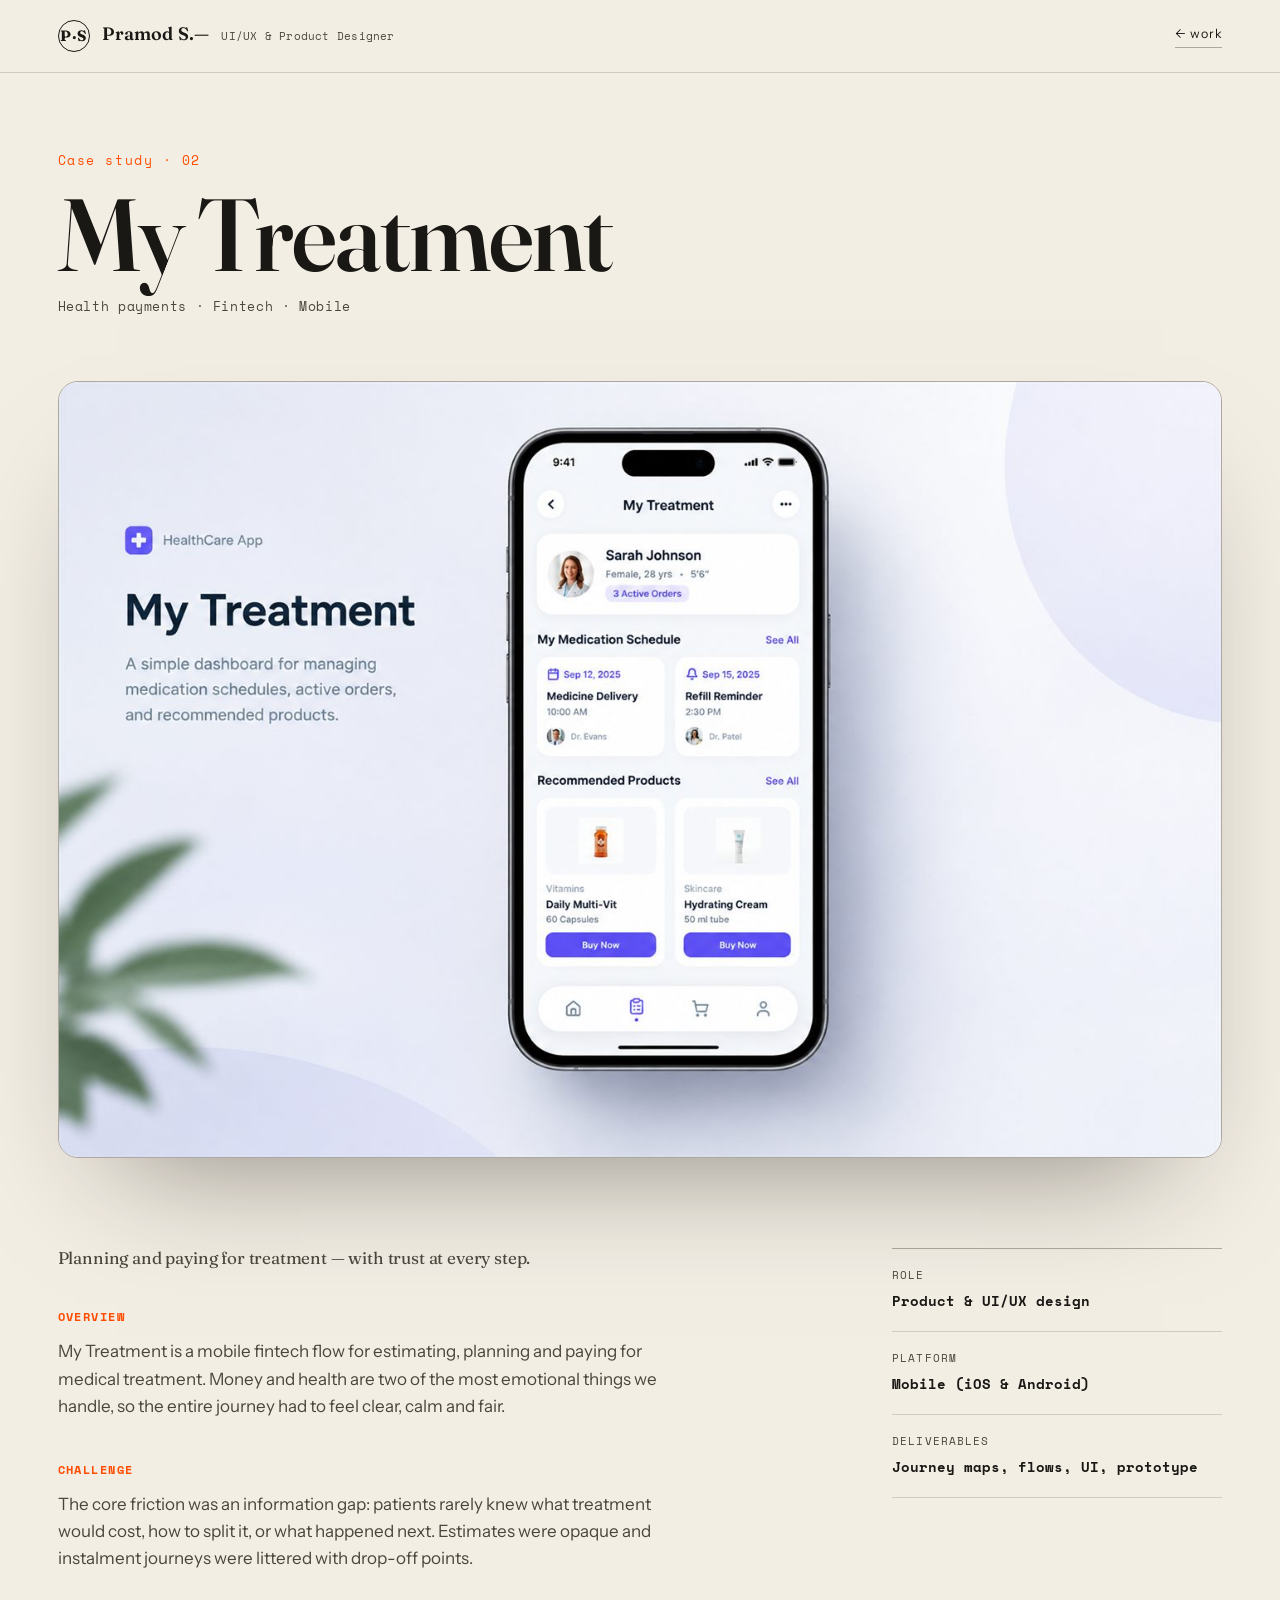
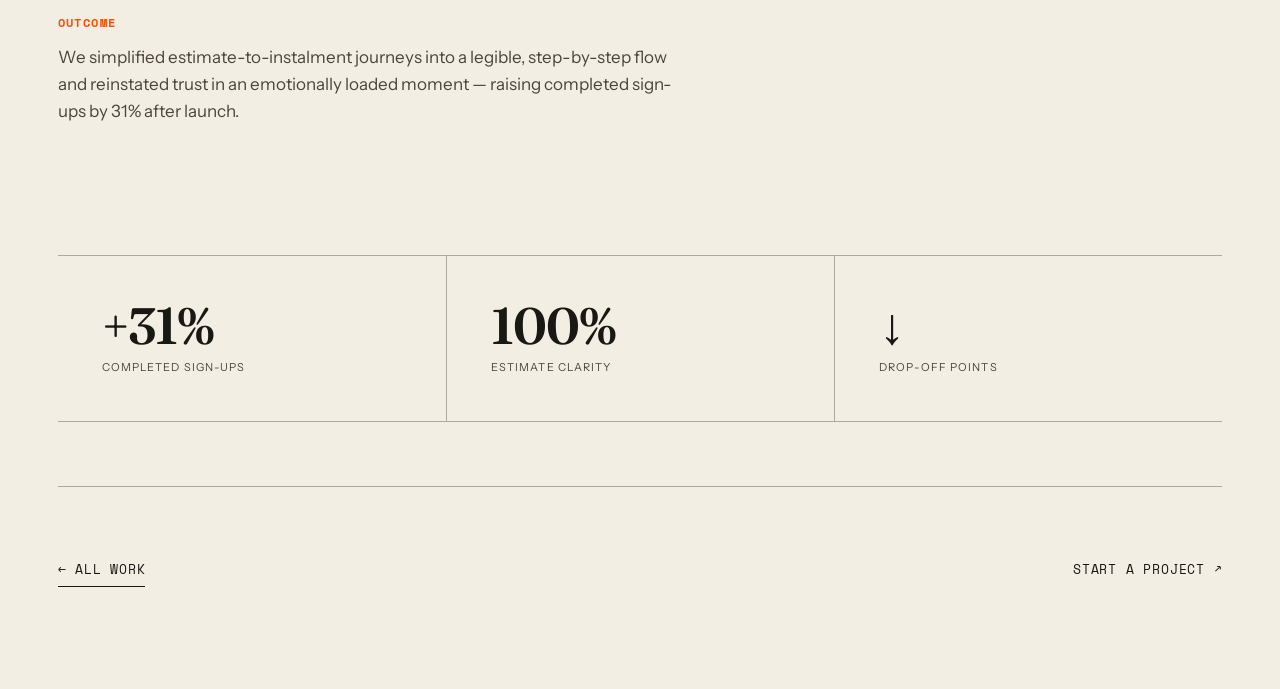
==== case-my-treatment.html @ 07499e80 "Initial commit" ====
<!DOCTYPE html>
<html lang="en">
<head>
<meta charset="UTF-8" />
<meta name="viewport" content="width=device-width, initial-scale=1.0" />
<title>My Treatment — Case Study · Pramod S.</title>
<meta name="description" content="My Treatment — health payments fintech. A UI/UX case study by Pramod S." />
<link rel="preconnect" href="https://fonts.googleapis.com" />
<link rel="preconnect" href="https://fonts.gstatic.com" crossorigin />
<link href="https://fonts.googleapis.com/css2?family=Fraunces:ital,opsz,wght@0,9..144,300..900;1,9..144,300..900&family=Instrument+Sans:wght@400;500;600;700&family=Space+Mono:wght@400;700&display=swap" rel="stylesheet" />
<link rel="stylesheet" href="styles.css" />
</head>
<body>

<header class="casenav">
  <a class="nav__brand" href="index.html">
    <span class="nav__brand-mark">P·S</span>
    <span class="nav__brand-name">Pramod S.—</span>
    <span class="nav__brand-role">UI/UX &amp; Product Designer</span>
  </a>
  <a class="casenav__back" href="index.html#work">← Work</a>
</header>

<main class="casepg">
  <header class="casepg__head">
    <span class="casepg__index mono">Case study · 02</span>
    <h1 class="casepg__title">My Treatment</h1>
    <p class="casepg__tags mono">Health payments · Fintech · Mobile</p>
  </header>

  <figure class="casepg__hero">
    <img src="assets/work/my-treatment.jpg" alt="My Treatment — health payments flow" />
  </figure>

  <div class="casepg__grid">
    <div class="casepg__body">
      <p class="casepg__lede">Planning and paying for treatment — with trust at every step.</p>
      <h2>Overview</h2>
      <p>My Treatment is a mobile fintech flow for estimating, planning and paying for medical treatment. Money and health are two of the most emotional things we handle, so the entire journey had to feel clear, calm and fair.</p>
      <h2>Challenge</h2>
      <p>The core friction was an information gap: patients rarely knew what treatment would cost, how to split it, or what happened next. Estimates were opaque and instalment journeys were littered with drop-off points.</p>
      <h2>Outcome</h2>
      <p>We simplified estimate-to-instalment journeys into a legible, step-by-step flow and reinstated trust in an emotionally loaded moment — raising completed sign-ups by 31% after launch.</p>
    </div>
    <aside class="casepg__meta mono">
      <div><span>Role</span><b>Product &amp; UI/UX design</b></div>
      <div><span>Platform</span><b>Mobile (iOS &amp; Android)</b></div>
      <div><span>Deliverables</span><b>Journey maps, flows, UI, prototype</b></div>
    </aside>
  </div>

  <section class="casepg__stats">
    <div><b>+31%</b><span>Completed sign-ups</span></div>
    <div><b>100%</b><span>Estimate clarity</span></div>
    <div><b>↓</b><span>Drop-off points</span></div>
  </section>

  <footer class="casepg__foot">
    <a class="casepg__next" href="index.html#work">← All work</a>
    <a class="casepg__next casepg__next--right" href="index.html#contact">Start a project ↗</a>
  </footer>
</main>

</body>
</html>
---- styles.css ----
/* ============================================================
   Pramod S — Portfolio
   Editorial · cream / ink / vermilion
   ============================================================ */

:root {
  --paper: #f3eee4;
  --paper-2: #e9e2d1;
  --ink: #191814;
  --ink-2: #4a463c;
  --accent: #ff4d00;
  --line: rgba(25, 24, 20, 0.16);
  --line-strong: rgba(25, 24, 20, 0.32);
  --wrap: 1440px;
  --gutter: clamp(20px, 4.5vw, 72px);
  --serif: "Fraunces", "Georgia", serif;
  --sans: "Instrument Sans", system-ui, sans-serif;
  --mono: "Space Mono", ui-monospace, monospace;
}

* { margin: 0; padding: 0; box-sizing: border-box; }

html {
  scroll-behavior: smooth;
  scroll-padding-top: 84px;
}

body {
  background: var(--paper);
  color: var(--ink);
  font-family: var(--sans);
  font-size: 17px;
  line-height: 1.6;
  overflow-x: hidden;
  -webkit-font-smoothing: antialiased;
}

::selection { background: var(--accent); color: var(--paper); }

a { color: inherit; text-decoration: none; }
button { font: inherit; color: inherit; background: none; border: 0; cursor: pointer; }
ul { list-style: none; }
em { font-family: var(--serif); font-style: italic; }

.mono { font-family: var(--mono); font-weight: 400; }

.section {
  max-width: var(--wrap);
  margin: 0 auto;
  padding: clamp(90px, 12vw, 170px) var(--gutter) 0;
}

/* ---- grain + cursor + progress ---- */
.grain {
  position: fixed;
  inset: 0;
  z-index: 60;
  pointer-events: none;
  opacity: 0.05;
  background-image: url("data:image/svg+xml,%3Csvg xmlns='http://www.w3.org/2000/svg' width='140' height='140'%3E%3Cfilter id='n'%3E%3CfeTurbulence type='fractalNoise' baseFrequency='0.85' numOctaves='2' stitchTiles='stitch'/%3E%3C/filter%3E%3Crect width='100%25' height='100%25' filter='url(%23n)'/%3E%3C/svg%3E");
}

.progress {
  position: fixed;
  top: 0; left: 0;
  height: 3px;
  width: 0%;
  background: var(--accent);
  z-index: 80;
}

.cursor { display: none; }

@media (pointer: fine) {
  .cursor {
    display: block;
    position: fixed;
    top: 0; left: 0;
    z-index: 90;
    pointer-events: none;
    mix-blend-mode: difference;
  }
  .cursor span {
    position: fixed;
    top: 0; left: 0;
    border-radius: 50%;
    transform: translate(-50%, -50%);
  }
  .cursor span:first-child {
    width: 8px; height: 8px;
    background: var(--accent);
    transition: transform 0.15s ease-out;
  }
  .cursor span:last-child {
    width: 38px; height: 38px;
    border: 1.5px solid var(--accent);
    transition: transform 0.3s cubic-bezier(.2,.8,.2,1);
  }
  .cursor.is-hover span:first-child { transform: translate(-50%,-50%) scale(2.2); }
  .cursor.is-hover span:last-child { transform: translate(-50%,-50%) scale(1.6); }
}

/* ---- nav ---- */
.nav {
  position: fixed;
  top: 0; left: 0; right: 0;
  z-index: 70;
  display: flex;
  align-items: center;
  justify-content: space-between;
  gap: 24px;
  padding: 20px var(--gutter);
  background: rgba(243, 238, 228, 0.86);
  backdrop-filter: blur(10px);
  border-bottom: 1px solid var(--line);
  transition: transform 0.45s cubic-bezier(.2,.8,.2,1);
}

.nav__brand { display: flex; align-items: baseline; gap: 12px; }
.nav__brand-mark {
  font-family: var(--serif);
  font-weight: 700;
  font-size: 15px;
  letter-spacing: 0.05em;
  border: 1.5px solid var(--ink);
  border-radius: 50%;
  width: 32px; height: 32px;
  display: grid; place-items: center;
  align-self: center;
}
.nav__brand-name { font-family: var(--serif); font-weight: 600; font-size: 18px; letter-spacing: 0.01em; }
.nav__brand-role { font-family: var(--mono); font-size: 11px; color: var(--ink-2); letter-spacing: 0.02em; }

.nav__links { display: flex; align-items: center; gap: clamp(18px, 3vw, 40px); }
.nav__links a {
  font-family: var(--mono);
  font-size: 12.5px;
  letter-spacing: 0.04em;
  text-transform: lowercase;
  position: relative;
  padding-bottom: 3px;
}
.nav__links a:not(.nav__cta)::after {
  content: "";
  position: absolute;
  left: 0; bottom: 0;
  height: 1px; width: 100%;
  background: var(--ink);
  transform: scaleX(0);
  transform-origin: right;
  transition: transform 0.35s cubic-bezier(.2,.8,.2,1);
}
.nav__links a:not(.nav__cta):hover::after {
  transform: scaleX(1);
  transform-origin: left;
}
.nav__cta {
  border: 1.5px solid var(--ink);
  border-radius: 100px;
  padding: 9px 20px;
  transition: background 0.3s, color 0.3s;
}
.nav__cta span { display: inline-block; transition: transform 0.3s; }
.nav__cta:hover { background: var(--ink); color: var(--paper); }
.nav__cta:hover span { transform: translate(3px,-3px); }

/* ---- hero ---- */
.hero {
  min-height: 100svh;
  display: flex;
  flex-direction: column;
  justify-content: flex-end;
  padding: 150px var(--gutter) 0;
  position: relative;
}

.hero__eyebrow {
  position: absolute;
  top: 96px;
  left: var(--gutter);
  right: var(--gutter);
  display: flex;
  justify-content: space-between;
  align-items: center;
  gap: 20px;
  font-size: 12px;
  color: var(--ink-2);
}
.hero__avail { display: inline-flex; align-items: center; gap: 9px; font-family: var(--mono); }
.pulse {
  width: 9px; height: 9px;
  border-radius: 50%;
  background: var(--accent);
  display: inline-block;
  animation: pulse 1.8s infinite;
}
@keyframes pulse {
  0% { box-shadow: 0 0 0 0 rgba(255,77,0,.55); }
  70% { box-shadow: 0 0 0 12px rgba(255,77,0,0); }
  100% { box-shadow: 0 0 0 0 rgba(255,77,0,0); }
}

.hero__title {
  font-family: var(--serif);
  font-weight: 560;
  font-size: clamp(56px, 11.5vw, 156px);
  line-height: 0.94;
  letter-spacing: -0.025em;
  margin: 28px 0 44px;
}
.hero__title .line { display: block; }
.hero__title .line-2 em {
  color: var(--accent);
  font-style: italic;
  font-weight: 420;
}
.hero__title .line-2 { text-indent: 0.08em; }

.hero__bottom {
  display: flex;
  justify-content: space-between;
  align-items: flex-end;
  gap: 40px;
  flex-wrap: wrap;
  padding-bottom: clamp(64px, 9vh, 120px);
}
.hero__intro {
  max-width: 480px;
  font-size: 17.5px;
  color: var(--ink-2);
}
.hero__intro strong { color: var(--ink); font-weight: 600; }
.hero__meta { display: flex; align-items: center; gap: 28px; }

.hero__orb { position: relative; width: 108px; height: 108px; }
.hero__orbit { position: absolute; inset: 0; width: 100%; height: 100%; animation: spin 16s linear infinite; }
.hero__orbit text {
  font-family: var(--mono);
  font-size: 10.5px;
  letter-spacing: 0.12em;
  fill: var(--ink-2);
  text-transform: uppercase;
}
@keyframes spin { to { transform: rotate(360deg); } }
.hero__orb-core {
  position: absolute;
  inset: 0;
  display: grid;
  place-items: center;
  font-size: 22px;
}
.hero__scroll { font-size: 12px; color: var(--ink-2); letter-spacing: 0.05em; }
.hero__scroll:hover { color: var(--accent); }

/* ---- marquee ---- */
.marquee {
  border-top: 1px solid var(--line-strong);
  border-bottom: 1px solid var(--line-strong);
  overflow: hidden;
  padding: 18px 0;
  background: transparent;
}
.marquee__row {
  display: flex;
  align-items: center;
  gap: 44px;
  white-space: nowrap;
  width: max-content;
  animation: marquee 32s linear infinite;
  will-change: transform;
}
.marquee__row span {
  font-family: var(--serif);
  font-style: italic;
  font-size: clamp(20px, 2.6vw, 32px);
  font-weight: 480;
}
.marquee__row i { font-style: normal; color: var(--accent); font-size: 14px; }
@keyframes marquee { to { transform: translateX(-50%); } }

/* ---- section head ---- */
.section__head {
  display: flex;
  align-items: center;
  gap: 22px;
  margin-bottom: clamp(48px, 7vw, 96px);
  font-size: 12.5px;
  letter-spacing: 0.06em;
  color: var(--ink-2);
}
.section__rule { flex: 1; height: 1px; background: var(--line-strong); }
.section__note { margin-left: auto; }

/* ---- about ---- */
.about__statement {
  font-family: var(--serif);
  font-size: clamp(34px, 5.4vw, 72px);
  line-height: 1.06;
  letter-spacing: -0.015em;
  max-width: 17ch;
  margin-bottom: clamp(56px, 8vw, 110px);
}
.about__statement em {
  color: var(--accent);
  font-weight: 420;
}

.about__grid {
  display: grid;
  grid-template-columns: 1.2fr 1fr;
  gap: clamp(32px, 6vw, 90px);
  align-items: end;
  border-top: 1px solid var(--line-strong);
  padding-top: clamp(36px, 5vw, 64px);
}
.about__body { max-width: 560px; color: var(--ink-2); font-size: 17px; }

.about__stats {
  display: grid;
  grid-template-columns: 1fr 1fr;
  gap: 36px 30px;
}
.about__stats li { display: flex; flex-direction: column; gap: 6px; }
.about__stats span { font-family: var(--serif); font-weight: 600; font-size: 44px; line-height: 1; letter-spacing: -0.02em; }
.about__stats label { font-size: 11.5px; letter-spacing: 0.09em; text-transform: uppercase; color: var(--ink-2); }

/* ---- work / case studies ---- */
.case {
  display: block;
  border-top: 1px solid var(--line-strong);
  padding: clamp(44px, 6vw, 84px) 0;
  position: relative;
}
.case:last-of-type { border-bottom: 1px solid var(--line-strong); }

.case__index {
  font-size: 13px;
  color: var(--accent);
  margin-bottom: 22px;
}
.case__meta { display: flex; align-items: baseline; gap: 26px; flex-wrap: wrap; margin-bottom: clamp(32px, 4vw, 56px); }
.case__title {
  font-family: var(--serif);
  font-weight: 560;
  font-size: clamp(40px, 6vw, 76px);
  line-height: 1;
  letter-spacing: -0.02em;
}
.case__tags { font-size: 12px; color: var(--ink-2); letter-spacing: 0.05em; }

.case__body {
  display: grid;
  grid-template-columns: minmax(0, 5fr) minmax(0, 7fr);
  gap: clamp(24px, 5vw, 72px);
  align-items: center;
}
.case--alt .case__body { grid-template-columns: minmax(0, 7fr) minmax(0, 5fr); }
.case--alt .case__visual { order: 0; }
.case--alt .case__text { order: 1; }

.case__text { display: flex; flex-direction: column; gap: 26px; max-width: 480px; }
.case__text p { color: var(--ink-2); font-size: 16.5px; }
.case__link {
  font-family: var(--mono);
  font-size: 12.5px;
  letter-spacing: 0.06em;
  text-transform: uppercase;
  display: inline-flex;
  align-items: center;
  gap: 10px;
  width: fit-content;
  padding-bottom: 6px;
  border-bottom: 1.5px solid var(--ink);
  transition: color 0.3s, border-color 0.3s;
}
.case__link b { color: var(--accent); font-weight: 400; transition: transform 0.3s; }
.case:hover .case__link b { transform: translate(4px,-4px); }

.case__visual { position: relative; }

.case__visual--img { margin: 0 auto; }
.case__visual--img img {
  display: block;
  width: 100%;
  height: auto;
  border-radius: 18px;
  border: 1px solid var(--line-strong);
  box-shadow: 0 40px 80px -40px rgba(25,24,20,.42);
  transition: transform 0.6s cubic-bezier(.2,.8,.2,1);
  background: var(--paper-2);
}
.case:hover .case__visual--img img { transform: translateY(-8px) rotate(-0.6deg); }
.case--alt:hover .case__visual--img img { transform: translateY(-8px) rotate(0.6deg); }

.work__more {
  font-size: 12px;
  color: var(--ink-2);
  text-align: right;
  padding-top: 28px;
  letter-spacing: 0.05em;
}

/* ---- services ---- */
.services__list {
  display: grid;
  grid-template-columns: 1fr 1fr;
  border-top: 1px solid var(--line-strong);
}
.service {
  padding: clamp(32px, 4vw, 56px);
  border-bottom: 1px solid var(--line-strong);
  position: relative;
  transition: background 0.35s;
}
.service:nth-child(odd) { border-right: 1px solid var(--line-strong); }
.service:hover { background: var(--ink); color: var(--paper); }
.service__num { font-size: 12px; color: var(--accent); letter-spacing: 0.08em; }
.service h3 {
  font-family: var(--serif);
  font-weight: 560;
  font-size: clamp(26px, 3.2vw, 40px);
  line-height: 1.05;
  margin: 10px 0 12px;
  letter-spacing: -0.01em;
}
.service p { font-size: 15px; opacity: 0.72; transition: opacity 0.35s; }
.service:hover p { opacity: 0.85; }

/* ---- contact ---- */
.contact {
  margin-top: clamp(120px, 16vw, 220px);
  background: var(--ink);
  color: var(--paper);
  position: relative;
  overflow: hidden;
}
.contact::before {
  content: "";
  position: absolute;
  width: 560px; height: 560px;
  border-radius: 50%;
  background: radial-gradient(circle, rgba(255,77,0,.32), transparent 68%);
  top: -180px; right: -140px;
  pointer-events: none;
}
.contact__inner {
  max-width: var(--wrap);
  margin: 0 auto;
  padding: clamp(100px, 13vw, 180px) var(--gutter) clamp(60px, 8vw, 110px);
}
.contact__eyebrow { font-size: 12.5px; letter-spacing: 0.1em; color: rgba(243,238,228,.6); margin-bottom: 32px; }
.contact__title {
  font-family: var(--serif);
  font-weight: 540;
  font-size: clamp(44px, 7.5vw, 100px);
  line-height: 1.02;
  letter-spacing: -0.02em;
  margin-bottom: clamp(48px, 7vw, 90px);
}
.contact__title em { color: var(--accent); font-weight: 420; }
.contact__mail {
  display: inline-flex;
  align-items: center;
  gap: 20px;
  font-family: var(--mono);
  font-size: clamp(22px, 4vw, 44px);
  border-bottom: 2px solid rgba(243,238,228,.35);
  padding-bottom: 16px;
  transition: border-color 0.35s, color 0.35s;
}
.contact__mail:hover { border-color: var(--accent); color: var(--accent); }
.contact__mail span { font-size: 0.6em; }
.contact__row {
  display: flex;
  justify-content: space-between;
  align-items: center;
  flex-wrap: wrap;
  gap: 18px;
  margin-top: clamp(48px, 7vw, 90px);
  font-size: 12px;
  color: rgba(243,238,228,.65);
}
.contact__links { display: flex; gap: 26px; }
.contact__links a { border-bottom: 1px solid rgba(243,238,228,.35); padding-bottom: 3px; transition: color 0.3s, border-color 0.3s; }
.contact__links a:hover { color: var(--accent); border-color: var(--accent); }

.footer {
  border-top: 1px solid rgba(243,238,228,.14);
  display: flex;
  justify-content: space-between;
  align-items: center;
  flex-wrap: wrap;
  gap: 14px;
  max-width: var(--wrap);
  margin: 0 auto;
  padding: 26px var(--gutter);
  font-size: 11.5px;
  color: rgba(243,238,228,.55);
  letter-spacing: 0.05em;
}
.footer__top:hover { color: var(--accent); }

/* ---- reveal animation ---- */
.reveal {
  opacity: 0;
  transform: translateY(34px);
  transition: opacity 0.9s ease, transform 0.9s cubic-bezier(.16,.8,.3,1);
}
.reveal.in { opacity: 1; transform: none; }

@media (prefers-reduced-motion: reduce) {
  * { animation: none !important; transition: none !important; }
  .reveal { opacity: 1; transform: none; }
}

/* ---- responsive ---- */
@media (max-width: 940px) {
  .nav__brand-role { display: none; }
  .hero__eyebrow { flex-direction: column; align-items: flex-start; gap: 10px; }
  .case__body,
  .case--alt .case__body { grid-template-columns: 1fr; }
  .case--alt .case__text { order: 0; }
  .case__text { max-width: none; }
  .about__grid { grid-template-columns: 1fr; }
  .services__list { grid-template-columns: 1fr; }
  .contact__row { align-items: flex-start; flex-direction: column; }
}

@media (max-width: 640px) {
  body { font-size: 16px; }
  .nav__links { gap: 14px; }
  .nav__links a:not(.nav__cta) { display: none; }
  .hero__bottom { flex-direction: column; align-items: flex-start; }
  .hero__meta { align-self: flex-end; }
  .about__stats { grid-template-columns: 1fr 1fr; }
}

/* ---- case study pages ---- */
.casenav {
  position: fixed;
  top: 0; left: 0; right: 0;
  z-index: 70;
  display: flex;
  align-items: center;
  justify-content: space-between;
  gap: 20px;
  padding: 20px var(--gutter);
  background: rgba(243, 238, 228, 0.86);
  backdrop-filter: blur(10px);
  border-bottom: 1px solid var(--line);
}
.casenav__back {
  font-size: 12.5px;
  letter-spacing: 0.06em;
  text-transform: lowercase;
  display: inline-flex;
  align-items: center;
  gap: 8px;
  border-bottom: 1px solid var(--line-strong);
  padding-bottom: 3px;
  transition: color 0.3s, border-color 0.3s;
}
.casenav__back:hover { color: var(--accent); border-color: var(--accent); }

.casepg {
  max-width: var(--wrap);
  margin: 0 auto;
  padding: 150px var(--gutter) 0;
}
.casepg__head {
  display: flex;
  flex-direction: column;
  gap: 14px;
  margin-bottom: clamp(36px, 6vw, 64px);
}
.casepg__index { font-size: 13px; color: var(--accent); letter-spacing: 0.12em; }
.casepg__title {
  font-family: var(--serif);
  font-weight: 560;
  font-size: clamp(48px, 8vw, 110px);
  line-height: 0.96;
  letter-spacing: -0.02em;
}
.casepg__tags { font-size: 12.5px; color: var(--ink-2); letter-spacing: 0.05em; }
.casepg__hero { margin: 0 0 clamp(48px, 7vw, 90px); }
.casepg__hero img {
  display: block;
  width: 100%;
  height: auto;
  border-radius: 20px;
  border: 1px solid var(--line-strong);
  box-shadow: 0 60px 120px -60px rgba(25, 24, 20, 0.5);
}

.casepg__grid {
  display: grid;
  grid-template-columns: minmax(0, 7fr) minmax(0, 3fr);
  gap: clamp(24px, 5vw, 72px);
  align-items: start;
}
.casepg__lede {
  font-family: var(--serif);
  font-size: clamp(24px, 3.4vw, 38px);
  line-height: 1.15;
  letter-spacing: -0.01em;
  margin-bottom: clamp(32px, 4vw, 48px);
  max-width: 26ch;
}
.casepg__body h2 {
  font-family: var(--mono);
  font-size: 12px;
  letter-spacing: 0.12em;
  text-transform: uppercase;
  color: var(--accent);
  margin: 0 0 12px;
}
.casepg__body > p { color: var(--ink-2); font-size: 17px; margin-bottom: clamp(28px, 3.5vw, 40px); max-width: 640px; }

.casepg__meta { border-top: 1px solid var(--line-strong); }
.casepg__meta > div { padding: 18px 0; border-bottom: 1px solid var(--line); display: flex; flex-direction: column; gap: 6px; }
.casepg__meta span { font-size: 11px; letter-spacing: 0.1em; text-transform: uppercase; color: var(--ink-2); }
.casepg__meta b { font-size: 14px; font-weight: 600; }

.casepg__stats {
  display: grid;
  grid-template-columns: repeat(3, 1fr);
  border-top: 1px solid var(--line-strong);
  border-bottom: 1px solid var(--line-strong);
  margin-top: clamp(56px, 7vw, 96px);
}
.casepg__stats > div { padding: clamp(28px, 4vw, 44px); }
.casepg__stats > div + div { border-left: 1px solid var(--line-strong); }
.casepg__stats b {
  font-family: var(--serif);
  font-weight: 600;
  font-size: clamp(30px, 4vw, 52px);
  line-height: 1;
  display: block;
  letter-spacing: -0.02em;
}
.casepg__stats span { font-size: 11px; letter-spacing: 0.1em; text-transform: uppercase; color: var(--ink-2); display: block; margin-top: 8px; }

.casepg__foot {
  display: flex;
  justify-content: space-between;
  align-items: center;
  flex-wrap: wrap;
  gap: 20px;
  padding: clamp(48px, 6vw, 72px) 0 clamp(60px, 8vw, 110px);
  margin-top: clamp(40px, 5vw, 64px);
  border-top: 1px solid var(--line-strong);
}
.casepg__next {
  font-family: var(--mono);
  font-size: 13px;
  letter-spacing: 0.06em;
  text-transform: uppercase;
  display: inline-flex;
  align-items: center;
  gap: 10px;
  padding-bottom: 6px;
  border-bottom: 1.5px solid var(--ink);
  transition: color 0.3s, border-color 0.3s;
}
.casepg__next:hover { color: var(--accent); border-color: var(--accent); }
.casepg__next--right { border-bottom: 0; }

@media (max-width: 940px) {
  .casepg__grid { grid-template-columns: 1fr; }
}
@media (max-width: 640px) {
  .casepg__stats { grid-template-columns: 1fr; }
  .casepg__stats > div + div { border-left: 0; }
}
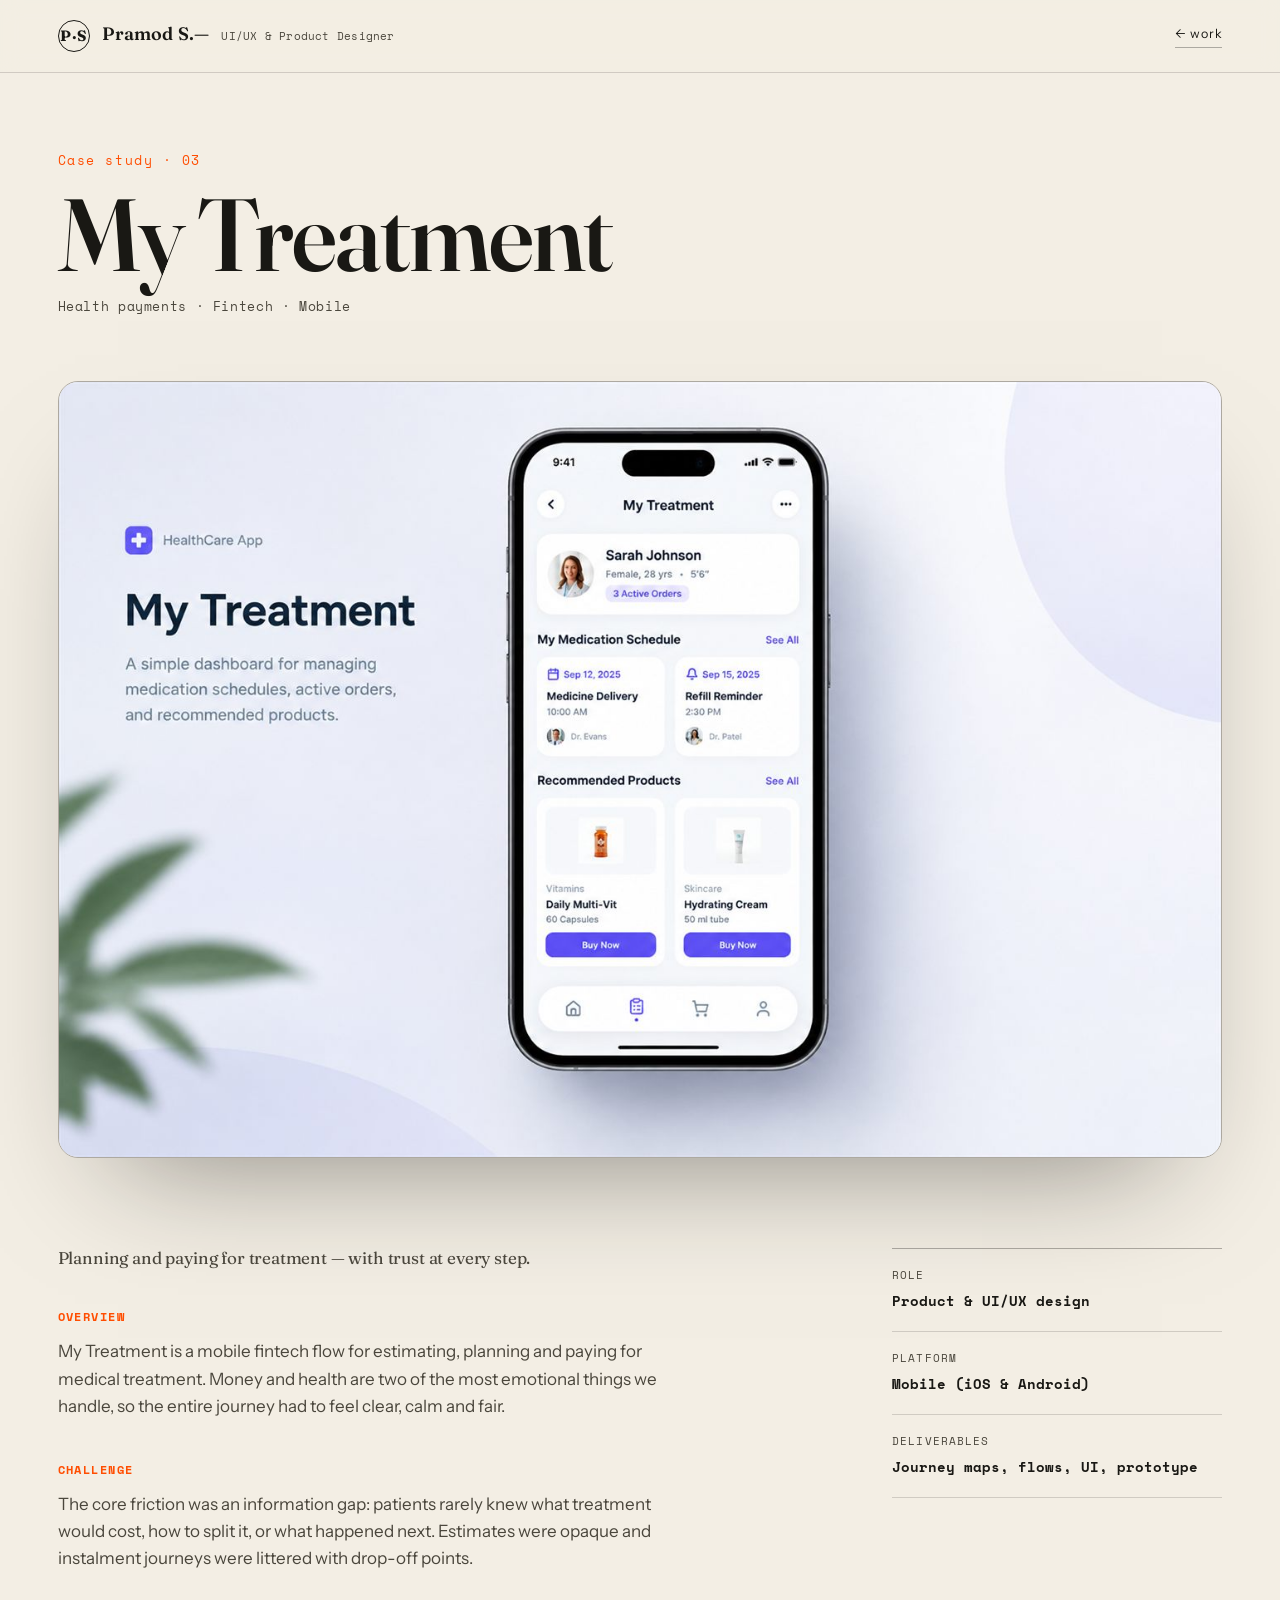
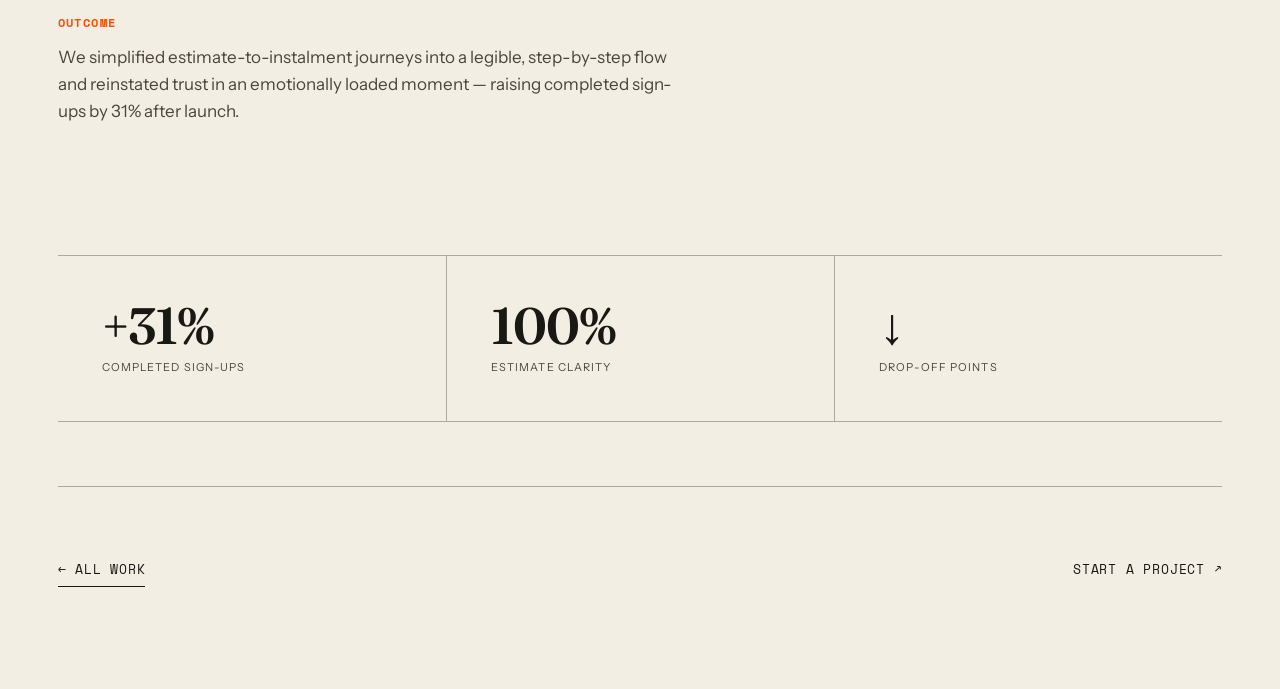
==== commit 6c0cddae: "Update portfolio: add digital wallet and fresh groceries case studies, update existing pages and sty" ====
--- a/case-my-treatment.html
+++ b/case-my-treatment.html
@@ -23,7 +23,7 @@
 
 <main class="casepg">
   <header class="casepg__head">
-    <span class="casepg__index mono">Case study · 02</span>
+    <span class="casepg__index mono">Case study · 03</span>
     <h1 class="casepg__title">My Treatment</h1>
     <p class="casepg__tags mono">Health payments · Fintech · Mobile</p>
   </header>
--- a/styles.css
+++ b/styles.css
@@ -292,6 +292,18 @@
 .section__note { margin-left: auto; }
 
 /* ---- about ---- */
+.about__title {
+  font-family: var(--serif);
+  font-weight: 540;
+  font-size: clamp(30px, 4.4vw, 58px);
+  line-height: 1.04;
+  letter-spacing: -0.02em;
+  margin-bottom: clamp(22px, 3vw, 40px);
+}
+.about__title em {
+  color: var(--accent);
+  font-weight: 420;
+}
 .about__statement {
   font-family: var(--serif);
   font-size: clamp(34px, 5.4vw, 72px);
@@ -307,17 +319,16 @@
 
 .about__grid {
   display: grid;
-  grid-template-columns: 1.2fr 1fr;
+  grid-template-columns: 1fr;
   gap: clamp(32px, 6vw, 90px);
   align-items: end;
   border-top: 1px solid var(--line-strong);
   padding-top: clamp(36px, 5vw, 64px);
 }
-.about__body { max-width: 560px; color: var(--ink-2); font-size: 17px; }
 
 .about__stats {
   display: grid;
-  grid-template-columns: 1fr 1fr;
+  grid-template-columns: repeat(3, 1fr);
   gap: 36px 30px;
 }
 .about__stats li { display: flex; flex-direction: column; gap: 6px; }
@@ -388,6 +399,10 @@
   box-shadow: 0 40px 80px -40px rgba(25,24,20,.42);
   transition: transform 0.6s cubic-bezier(.2,.8,.2,1);
   background: var(--paper-2);
+}
+.case__visual--cover img {
+  aspect-ratio: 3 / 2;
+  object-fit: cover;
 }
 .case:hover .case__visual--img img { transform: translateY(-8px) rotate(-0.6deg); }
 .case--alt:hover .case__visual--img img { transform: translateY(-8px) rotate(0.6deg); }
